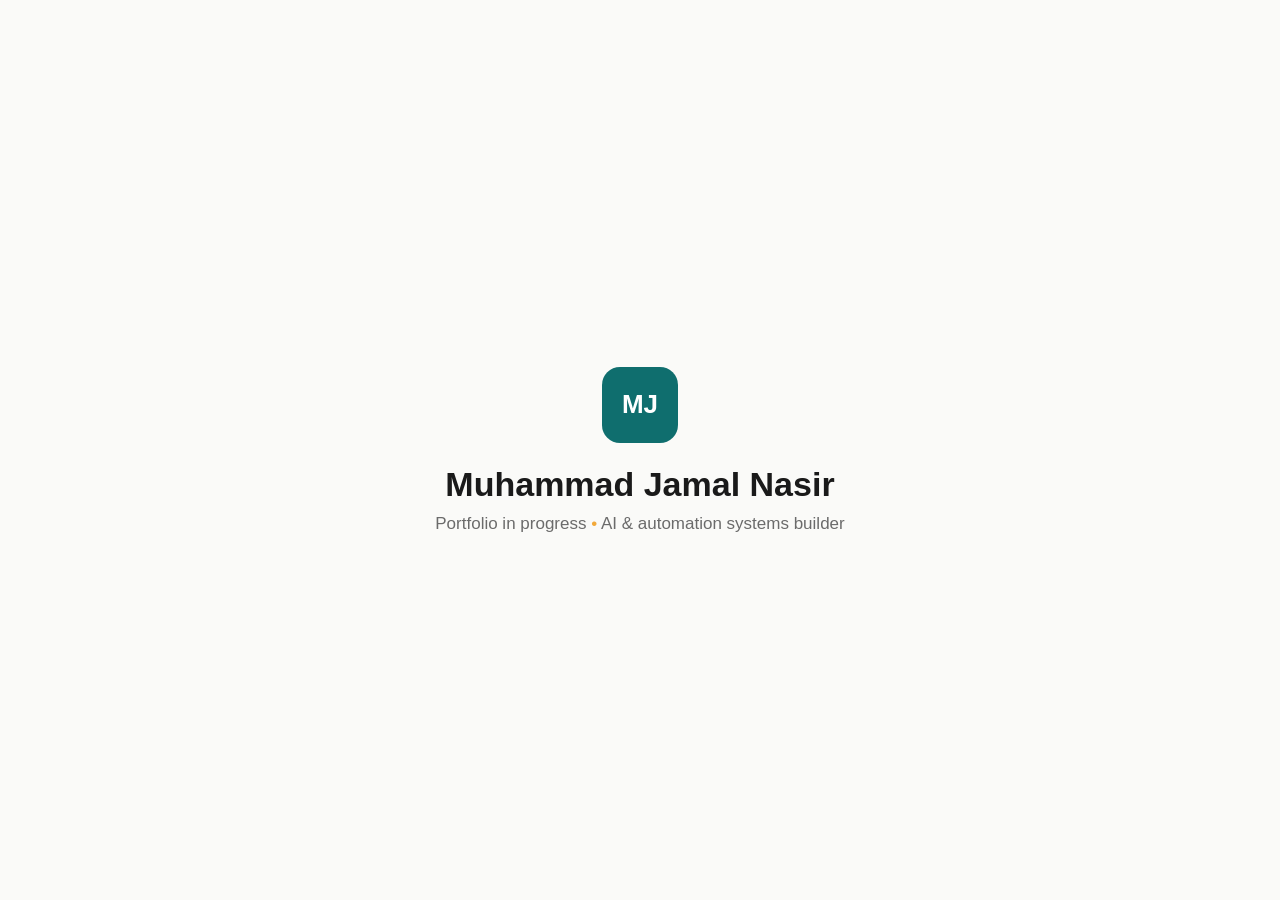
==== index.html @ 2463c3a5 "Create index.html" ====
<!DOCTYPE html>
<html lang="en">
<head>
<meta charset="UTF-8">
<meta name="viewport" content="width=device-width, initial-scale=1.0">
<title>Muhammad Jamal Nasir</title>
<style>
  * { margin: 0; padding: 0; box-sizing: border-box; }
  body {
    height: 100vh;
    display: flex;
    align-items: center;
    justify-content: center;
    background: #FAFAF8;
    font-family: -apple-system, 'Segoe UI', Arial, sans-serif;
    color: #1A1A1A;
  }
  .card {
    text-align: center;
    padding: 40px;
  }
  .monogram {
    width: 76px;
    height: 76px;
    border-radius: 18px;
    background: #0F6E6E;
    color: #FFFFFF;
    display: flex;
    align-items: center;
    justify-content: center;
    font-weight: 700;
    font-size: 26px;
    margin: 0 auto 22px auto;
  }
  h1 {
    font-weight: 700;
    font-size: 34px;
    margin-bottom: 10px;
  }
  p {
    font-size: 17px;
    color: #6B6B6B;
  }
  .dot {
    color: #F2A93B;
  }
</style>
</head>
<body>
  <div class="card">
    <div class="monogram">MJ</div>
    <h1>Muhammad Jamal Nasir</h1>
    <p>Portfolio in progress <span class="dot">&bull;</span> AI &amp; automation systems builder</p>
  </div>
</body>
</html>
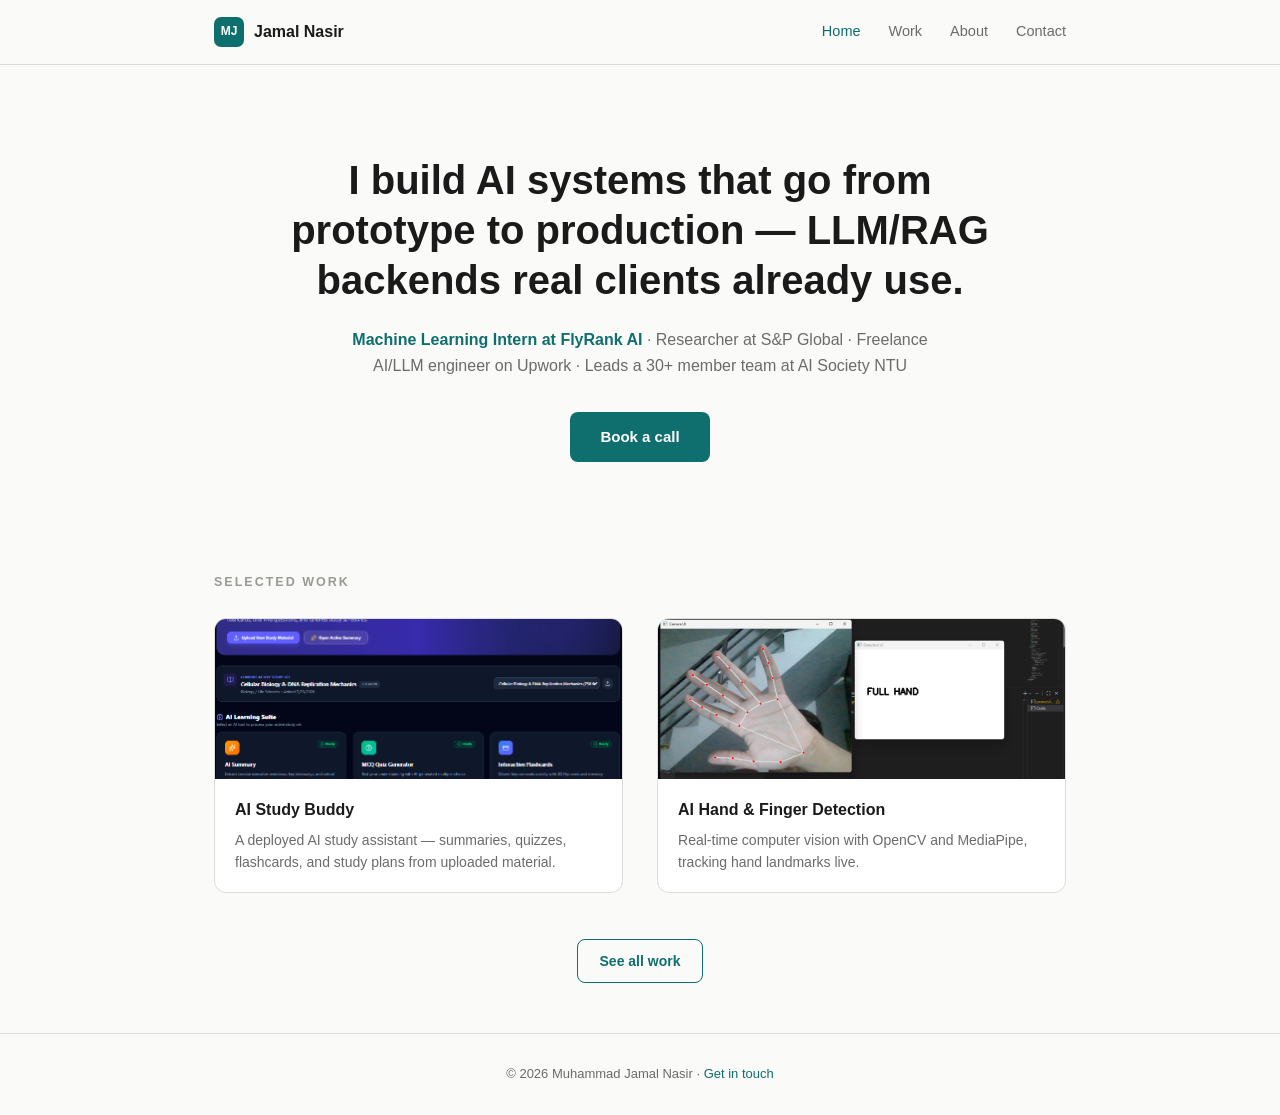
==== commit dca71f85: "Add full portfolio site: Work, About, Contact pages with real projects" ====
--- a/index.html
+++ b/index.html
@@ -3,54 +3,60 @@
 <head>
 <meta charset="UTF-8">
 <meta name="viewport" content="width=device-width, initial-scale=1.0">
-<title>Muhammad Jamal Nasir</title>
-<style>
-  * { margin: 0; padding: 0; box-sizing: border-box; }
-  body {
-    height: 100vh;
-    display: flex;
-    align-items: center;
-    justify-content: center;
-    background: #FAFAF8;
-    font-family: -apple-system, 'Segoe UI', Arial, sans-serif;
-    color: #1A1A1A;
-  }
-  .card {
-    text-align: center;
-    padding: 40px;
-  }
-  .monogram {
-    width: 76px;
-    height: 76px;
-    border-radius: 18px;
-    background: #0F6E6E;
-    color: #FFFFFF;
-    display: flex;
-    align-items: center;
-    justify-content: center;
-    font-weight: 700;
-    font-size: 26px;
-    margin: 0 auto 22px auto;
-  }
-  h1 {
-    font-weight: 700;
-    font-size: 34px;
-    margin-bottom: 10px;
-  }
-  p {
-    font-size: 17px;
-    color: #6B6B6B;
-  }
-  .dot {
-    color: #F2A93B;
-  }
-</style>
+<title>Muhammad Jamal Nasir — AI & Automation Systems Builder</title>
+<meta name="description" content="I build AI systems that go from prototype to production — LLM/RAG backends real clients already use.">
+<link rel="stylesheet" href="style.css">
 </head>
 <body>
-  <div class="card">
-    <div class="monogram">MJ</div>
-    <h1>Muhammad Jamal Nasir</h1>
-    <p>Portfolio in progress <span class="dot">&bull;</span> AI &amp; automation systems builder</p>
+
+<nav>
+  <div class="wrap">
+    <a href="index.html" class="brand"><span class="mono">MJ</span> Jamal Nasir</a>
+    <div class="navlinks">
+      <a href="index.html" class="active">Home</a>
+      <a href="work.html">Work</a>
+      <a href="about.html">About</a>
+      <a href="contact.html">Contact</a>
+    </div>
   </div>
+</nav>
+
+<div class="wrap">
+
+  <div class="hero">
+    <h1>I build AI systems that go from prototype to production — LLM/RAG backends real clients already use.</h1>
+    <div class="proof"><b>Machine Learning Intern at FlyRank AI</b> · Researcher at S&amp;P Global · Freelance AI/LLM engineer on Upwork · Leads a 30+ member team at AI Society NTU</div>
+    <a href="contact.html" class="btn">Book a call</a>
+  </div>
+
+  <section>
+    <div class="section-label">Selected work</div>
+    <div class="teaser-grid">
+      <div class="teaser-card">
+        <img src="images/studybuddy_dashboard.png" alt="AI Study Buddy dashboard">
+        <div class="tc-body">
+          <h3>AI Study Buddy</h3>
+          <p>A deployed AI study assistant — summaries, quizzes, flashcards, and study plans from uploaded material.</p>
+        </div>
+      </div>
+      <div class="teaser-card right">
+        <img src="images/finger_fullhand.png" alt="AI Hand and Finger Detection running">
+        <div class="tc-body">
+          <h3>AI Hand &amp; Finger Detection</h3>
+          <p>Real-time computer vision with OpenCV and MediaPipe, tracking hand landmarks live.</p>
+        </div>
+      </div>
+    </div>
+    <div style="text-align:center; margin-top:26px;">
+      <a href="work.html" class="btn-outline">See all work</a>
+    </div>
+  </section>
+
+</div>
+
+<footer>
+  <div class="wrap">© 2026 Muhammad Jamal Nasir · <a href="contact.html">Get in touch</a></div>
+</footer>
+
 </body>
 </html>
--- a/style.css
+++ b/style.css
@@ -0,0 +1,205 @@
+:root {
+  --main: #0F6E6E;
+  --main-dark: #0b5555;
+  --text: #1A1A1A;
+  --bg: #FAFAF8;
+  --accent: #F2A93B;
+  --gray: #6B6B6B;
+  --line: #DCDCD8;
+  --card-bg: #FFFFFF;
+}
+
+* { box-sizing: border-box; margin: 0; padding: 0; }
+
+body {
+  background: var(--bg);
+  color: var(--text);
+  font-family: -apple-system, "Segoe UI", Roboto, Arial, sans-serif;
+  line-height: 1.6;
+}
+
+a { color: var(--main); text-decoration: none; }
+a:hover { text-decoration: underline; }
+
+.wrap { max-width: 900px; margin: 0 auto; padding: 0 24px; }
+
+/* ---- NAV ---- */
+nav {
+  position: sticky;
+  top: 0;
+  background: rgba(250, 250, 248, 0.92);
+  backdrop-filter: blur(6px);
+  border-bottom: 1px solid var(--line);
+  z-index: 100;
+}
+nav .wrap {
+  display: flex;
+  align-items: center;
+  justify-content: space-between;
+  height: 64px;
+}
+.brand {
+  display: flex;
+  align-items: center;
+  font-weight: 700;
+  font-size: 16px;
+  color: var(--text);
+}
+.brand .mono {
+  width: 30px; height: 30px;
+  border-radius: 7px;
+  background: var(--main);
+  color: #fff;
+  display: flex; align-items: center; justify-content: center;
+  font-size: 12px; font-weight: 700;
+  margin-right: 10px;
+}
+.navlinks { display: flex; font-size: 14.5px; font-weight: 500; }
+.navlinks a { color: var(--gray); margin-left: 28px; }
+.navlinks a:first-child { margin-left: 0; }
+.navlinks a.active, .navlinks a:hover { color: var(--main); text-decoration: none; }
+
+/* ---- HERO ---- */
+.hero { padding: 90px 0 60px 0; text-align: center; }
+.hero h1 {
+  font-size: 40px;
+  font-weight: 700;
+  line-height: 1.25;
+  max-width: 720px;
+  margin: 0 auto 22px auto;
+}
+.hero .proof {
+  font-size: 16px;
+  color: var(--gray);
+  max-width: 620px;
+  margin: 0 auto 34px auto;
+}
+.hero .proof b { color: var(--main); }
+
+/* ---- BUTTONS ---- */
+.btn {
+  display: inline-block;
+  background: var(--main);
+  color: #fff;
+  font-weight: 700;
+  font-size: 15px;
+  padding: 13px 30px;
+  border-radius: 8px;
+  transition: background 0.15s;
+}
+.btn:hover { background: var(--main-dark); text-decoration: none; }
+.btn-outline {
+  display: inline-block;
+  border: 1.5px solid var(--main);
+  color: var(--main);
+  font-weight: 700;
+  font-size: 14px;
+  padding: 10px 22px;
+  border-radius: 8px;
+}
+.btn-outline:hover { background: var(--main); color: #fff; text-decoration: none; }
+
+/* ---- SECTIONS ---- */
+section { padding: 50px 0; }
+.section-label {
+  font-size: 12.5px;
+  letter-spacing: 2px;
+  color: #9A9A94;
+  font-weight: 700;
+  text-transform: uppercase;
+  margin-bottom: 16px;
+}
+h2 { font-size: 26px; font-weight: 700; margin-bottom: 14px; }
+
+/* ---- TEASER CARDS (Landing) ---- */
+.teaser-grid {
+  margin-top: 26px;
+  overflow: hidden;
+}
+.teaser-card {
+  background: var(--card-bg);
+  border: 1px solid var(--line);
+  border-radius: 12px;
+  overflow: hidden;
+  width: 48%;
+  float: left;
+  margin-bottom: 20px;
+}
+.teaser-card.right { float: right; }
+.teaser-card img { width: 100%; height: 160px; object-fit: cover; display: block; }
+.teaser-card .tc-body { padding: 18px 20px; }
+.teaser-card h3 { font-size: 16px; margin-bottom: 6px; }
+.teaser-card p { font-size: 14px; color: var(--gray); }
+
+/* ---- CASE CARDS (Work page) ---- */
+.case {
+  background: var(--card-bg);
+  border: 1px solid var(--line);
+  border-radius: 14px;
+  padding: 32px;
+  margin-bottom: 30px;
+}
+.case .tag {
+  display: inline-block;
+  background: #E1F2EE;
+  color: var(--main);
+  font-size: 12px;
+  font-weight: 700;
+  padding: 4px 12px;
+  border-radius: 12px;
+  margin-bottom: 14px;
+}
+.case h2 { margin-bottom: 10px; }
+.case .stack { font-size: 13.5px; color: var(--gray); margin-bottom: 18px; }
+.case .stack b { color: var(--text); }
+.case p.desc { margin-bottom: 18px; }
+.case-img { width: 100%; border-radius: 10px; border: 1px solid var(--line); margin-bottom: 18px; display: block; }
+.case-img-row { overflow: hidden; margin-bottom: 18px; }
+.case-img-row img { width: 48%; border-radius: 10px; border: 1px solid var(--line); float: left; }
+.case-img-row img.right { float: right; }
+.case .links { font-size: 14px; margin-bottom: 18px; }
+.case-cta { border-top: 1px solid var(--line); padding-top: 18px; margin-top: 4px; text-align: center; }
+.case-cta p { font-size: 14px; color: var(--gray); margin-bottom: 12px; }
+
+/* ---- ABOUT ---- */
+.about-hero {
+  display: flex;
+  align-items: center;
+  padding: 60px 0 20px 0;
+}
+.about-hero img {
+  width: 220px; height: 220px;
+  object-fit: cover;
+  border-radius: 16px;
+  border: 1px solid var(--line);
+  flex-shrink: 0;
+  margin-right: 40px;
+}
+.about-hero h1 { font-size: 30px; margin-bottom: 10px; }
+.about-hero .role { color: var(--main); font-weight: 600; margin-bottom: 14px; }
+
+/* ---- CONTACT ---- */
+.contact-box {
+  text-align: center;
+  padding: 70px 0;
+}
+.contact-box h1 { font-size: 32px; margin-bottom: 18px; max-width: 620px; margin-left: auto; margin-right: auto; }
+.contact-box .email { margin-top: 20px; font-size: 14.5px; color: var(--gray); }
+
+/* ---- FOOTER ---- */
+footer {
+  border-top: 1px solid var(--line);
+  padding: 30px 0;
+  text-align: center;
+  font-size: 13px;
+  color: var(--gray);
+}
+
+@media (max-width: 640px) {
+  .teaser-card, .teaser-card.right { width: 100%; float: none; }
+  .about-hero { flex-direction: column; text-align: center; }
+  .about-hero img { margin-right: 0; margin-bottom: 20px; }
+  .navlinks a { margin-left: 14px; font-size: 13px; }
+  .hero h1 { font-size: 30px; }
+  .case-img-row img, .case-img-row img.right { width: 100%; float: none; margin-bottom: 12px; }
+}
